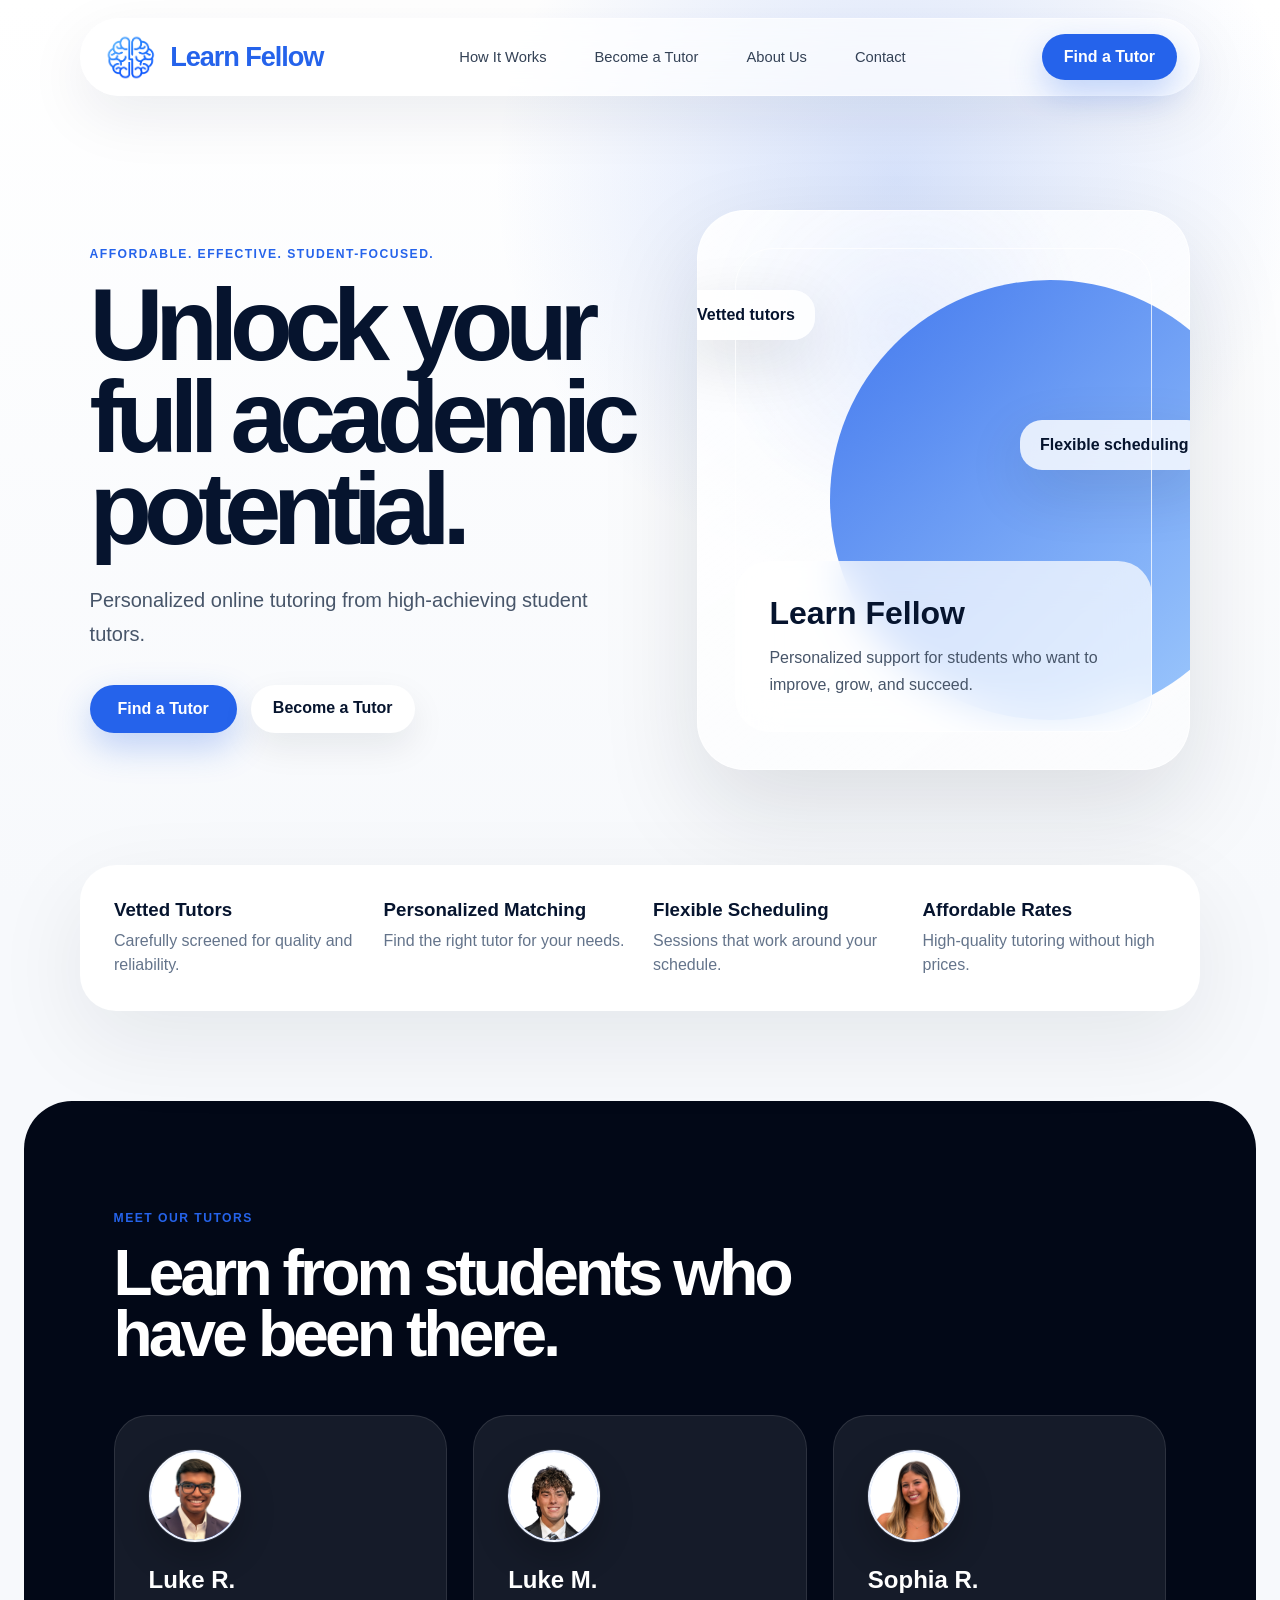
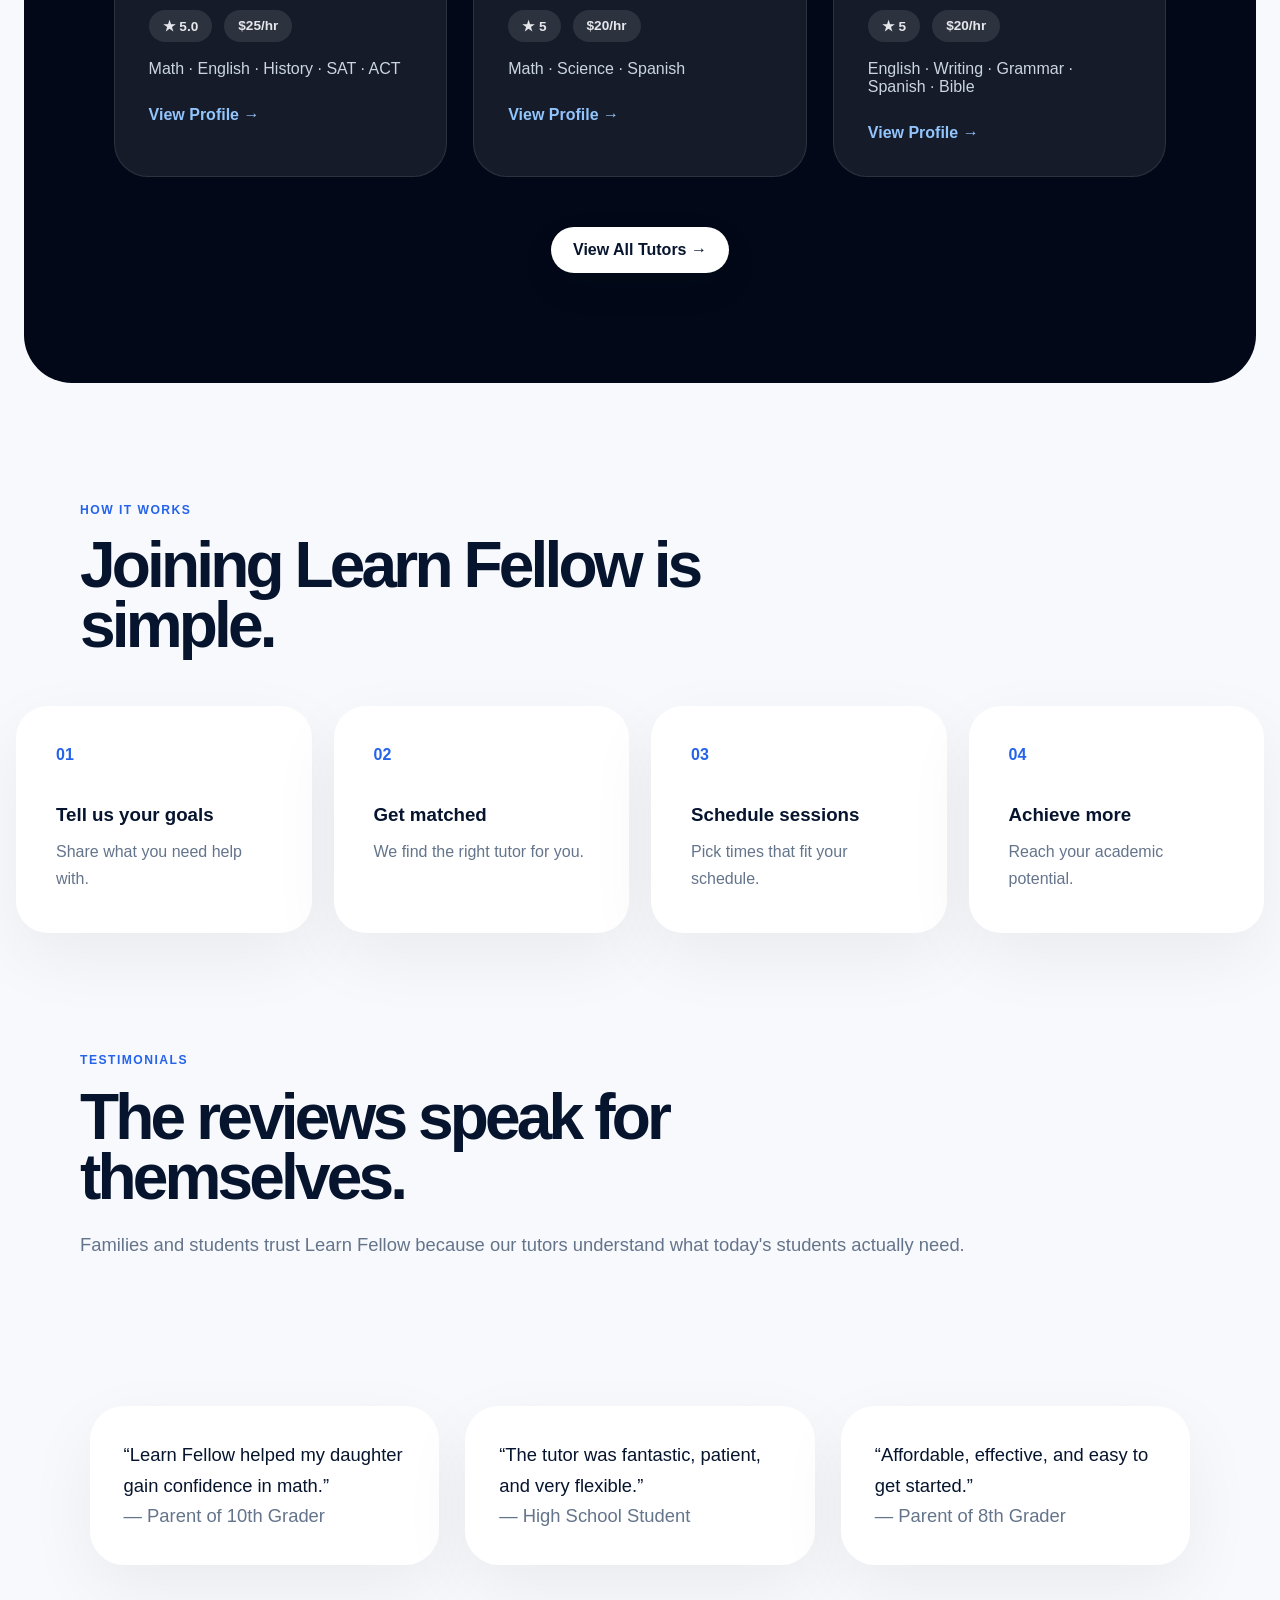
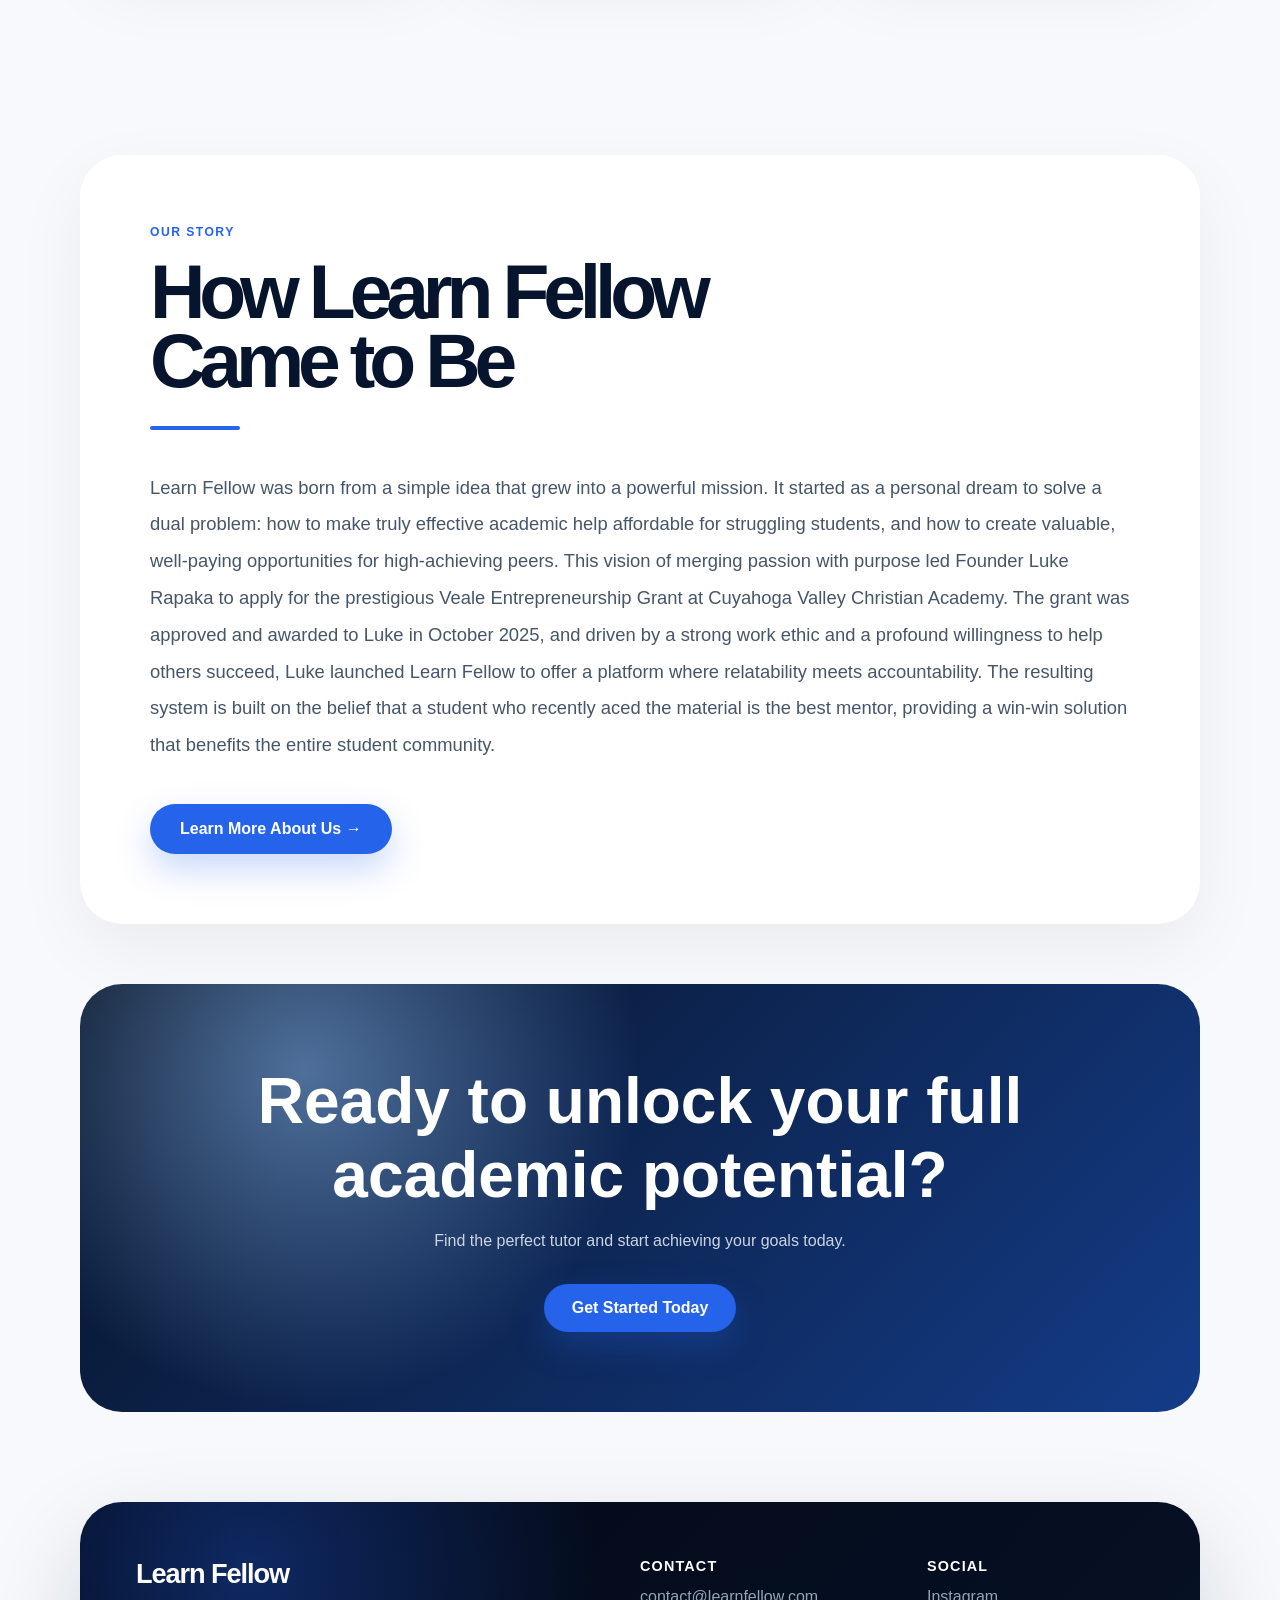
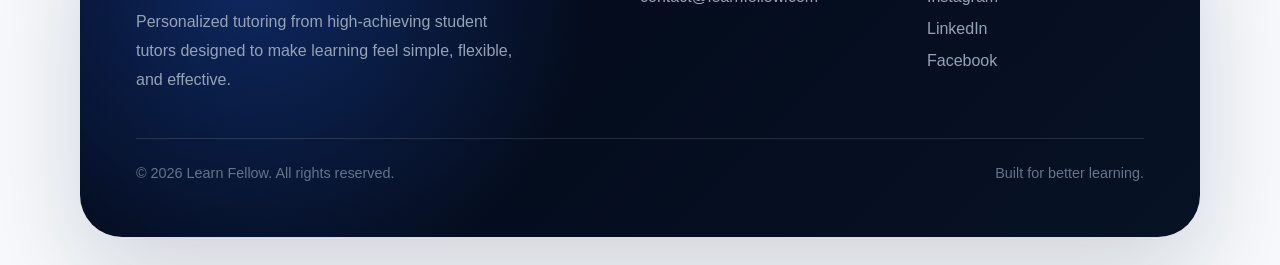
==== index.html @ 0ca684c0 "Initial Learn Fellow website" ====
<!DOCTYPE html>
<html lang="en">

<head>
    <meta charset="UTF-8">
    <meta name="viewport" content="width=device-width, initial-scale=1.0">
    <title>Learn Fellow</title>

    <link rel="stylesheet" href="css/global.css">
    <link rel="stylesheet" href="css/home.css">
    <link rel="icon" href="assets/brain.png">
</head>

<body>

    <header class="nav">
        <a href="index.html" class="logo">
            <img src="assets/brain.png" alt="Learn Fellow Logo">
            <span class="brand-text">Learn Fellow</span>
        </a>

        <nav>
            <a href="#how">How It Works</a>
            <a href="pages/become-tutor.html">Become a Tutor</a>
            <a href="pages/about.html">About Us</a>
            <a href="pages/contact.html">Contact</a>
        </nav>

        <a href="pages/find-tutor.html" class="nav-btn">
            Find a Tutor
        </a>
    </header>

    <section class="hero">

        <div class="hero-text reveal">
            <p class="eyebrow">
                Affordable. Effective. Student-Focused.
            </p>

            <h1>
                Unlock your full academic potential.
            </h1>

            <p class="subtext">
                Personalized online tutoring from high-achieving student tutors.
            </p>

            <div class="hero-buttons">
                <a href="pages/find-tutor.html" class="primary">
                    Find a Tutor
                </a>

                <a href="pages/become-tutor.html" class="secondary">
                    Become a Tutor
                </a>
            </div>
        </div>

        <div class="hero-card reveal">

            <div class="floating-card one">
                Vetted tutors
            </div>

            <div class="floating-card two">
                Flexible scheduling
            </div>

            <div class="glass-panel">
                <h3>Learn Fellow</h3>

                <p>
                    Personalized support for students who want to improve,
                    grow, and succeed.
                </p>
            </div>

        </div>

    </section>

    <section class="trust reveal">

        <div>
            <h3>Vetted Tutors</h3>
            <p>Carefully screened for quality and reliability.</p>
        </div>

        <div>
            <h3>Personalized Matching</h3>
            <p>Find the right tutor for your needs.</p>
        </div>

        <div>
            <h3>Flexible Scheduling</h3>
            <p>Sessions that work around your schedule.</p>
        </div>

        <div>
            <h3>Affordable Rates</h3>
            <p>High-quality tutoring without high prices.</p>
        </div>

    </section>

    <section class="section dark">

        <div class="section-heading reveal">
            <p class="eyebrow">
                Meet our tutors
            </p>

            <h2>
                Learn from students who have been there.
            </h2>
        </div>

        <div class="tutor-grid">

            <div class="tutor-card reveal">
                <div class="avatar">
                    <img src="assets/luke.png" alt="Luke R.">
                </div>

                <h3>Luke R.</h3>

                <div class="tutor-meta">
                    <span>★ 5.0</span>
                    <span>$25/hr</span>
                </div>

                <p>Math · English · History · SAT · ACT</p>

                <a href="pages/find-tutor.html">View Profile →</a>
            </div>

            <div class="tutor-card reveal">
                <div class="avatar">
                    <img src="assets/lukem.png" alt="Luke M.">
                </div>

                <h3>Luke M.</h3>

                <div class="tutor-meta">
                    <span>★ 5</span>
                    <span>$20/hr</span>
                </div>

                <p>Math · Science · Spanish</p>

                <a href="pages/find-tutor.html">View Profile →</a>
            </div>

            <div class="tutor-card reveal">
                <div class="avatar">
                    <img src="assets/sophia.png" alt="Sophia R.">
                </div>

                <h3>Sophia R.</h3>

                <div class="tutor-meta">
                    <span>★ 5</span>
                    <span>$20/hr</span>
                </div>

                <p>English · Writing · Grammar · Spanish · Bible</p>

                <a href="pages/find-tutor.html">View Profile →</a>
            </div>

        </div>

        <div class="view-all reveal">
            <a href="pages/find-tutor.html" class="secondary">
                View All Tutors →
            </a>
        </div>

    </section>

    <section class="how-section reveal" id="how">

        <div class="section-heading">
            <p class="eyebrow">
                How It Works
            </p>

            <h2>
                Joining Learn Fellow is simple.
            </h2>
        </div>

    </section>

    <div class="steps-container">

        <div class="steps">

            <div class="step reveal">
                <span>01</span>
                <h3>Tell us your goals</h3>
                <p>Share what you need help with.</p>
            </div>

            <div class="step reveal">
                <span>02</span>
                <h3>Get matched</h3>
                <p>We find the right tutor for you.</p>
            </div>

            <div class="step reveal">
                <span>03</span>
                <h3>Schedule sessions</h3>
                <p>Pick times that fit your schedule.</p>
            </div>

            <div class="step reveal">
                <span>04</span>
                <h3>Achieve more</h3>
                <p>Reach your academic potential.</p>
            </div>

        </div>

    </div>

    <section class="testimonials-header reveal">

        <p class="eyebrow">
            Testimonials
        </p>

        <h2>
            The reviews speak for themselves.
        </h2>

        <p class="section-subtext">
            Families and students trust Learn Fellow because our tutors understand what today's students actually need.
        </p>

    </section>

    <section class="section testimonials">

        <div class="testimonial reveal">
            “Learn Fellow helped my daughter gain confidence in math.”

            <span>
                — Parent of 10th Grader
            </span>
        </div>

        <div class="testimonial reveal">
            “The tutor was fantastic, patient, and very flexible.”

            <span>
                — High School Student
            </span>
        </div>

        <div class="testimonial reveal">
            “Affordable, effective, and easy to get started.”

            <span>
                — Parent of 8th Grader
            </span>
        </div>

    </section>

    <section class="origin-section reveal">

        <p class="eyebrow">
            OUR STORY
        </p>

        <h2>
            How Learn Fellow<br>
            Came to Be
        </h2>

        <div class="story-line"></div>

        <div class="story-content">

            <p>
                Learn Fellow was born from a simple idea that grew into a powerful mission. It started as a personal
                dream to solve a dual problem: how to make truly effective academic help affordable for struggling
                students, and how to create valuable, well-paying opportunities for high-achieving peers.

                This vision of merging passion with purpose led Founder Luke Rapaka to apply for the prestigious Veale
                Entrepreneurship Grant at Cuyahoga Valley Christian Academy. The grant was approved and awarded to Luke
                in October 2025, and driven by a strong work ethic and a profound willingness to help others succeed,
                Luke launched Learn Fellow to offer a platform where relatability meets accountability.

                The resulting system is built on the belief that a student who recently aced the material is the best
                mentor, providing a win-win solution that benefits the entire student community.
            </p>

        </div>

        <a href="pages/about.html" class="story-button">
            Learn More About Us →
        </a>

    </section>

    <section class="cta reveal">

        <h2>
            Ready to unlock your full academic potential?
        </h2>

        <p>
            Find the perfect tutor and start achieving your goals today.
        </p>

        <a href="pages/find-tutor.html" class="primary">
            Get Started Today
        </a>

    </section>

    <footer class="site-footer">

        <div class="footer-main">

            <div>

                <div class="logo footer-logo">
                    <span class="brand-text">
                        Learn Fellow
                    </span>
                </div>

                <p class="footer-description">
                    Personalized tutoring from high-achieving student tutors designed to make learning feel simple,
                    flexible, and effective.
                </p>

            </div>

            <div class="footer-column">

                <h4>Contact</h4>

                <a href="mailto:contact@learnfellow.com">
                    contact@learnfellow.com
                </a>

            </div>

            <div class="footer-column">

                <h4>Social</h4>

                <a href="https://www.instagram.com/learnfellow/">
                    Instagram
                </a>

                <a href="https://www.linkedin.com/company/learnfellow/">
                    LinkedIn
                </a>

                <a href="https://www.facebook.com/profile.php?id=61583985770342">
                    Facebook
                </a>

            </div>

        </div>

        <div class="footer-bottom">
            <p>
                © 2026 Learn Fellow. All rights reserved.
            </p>

            <p>
                Built for better learning.
            </p>
        </div>

    </footer>

    <script src="js/script.js"></script>

</body>

</html>
---- css/global.css ----
* {
  margin: 0;
  padding: 0;
  box-sizing: border-box;
}

html {
  scroll-behavior: smooth;
}

body {
  font-family: Inter, Arial, sans-serif;
  background: #f7f9fc;
  color: #06142e;
  overflow-x: hidden;
}

a {
  text-decoration: none;
  color: inherit;
}

.nav {
  position: fixed;
  top: 18px;
  left: 50%;
  transform: translateX(-50%);
  width: min(1120px, calc(100% - 32px));
  height: 78px;
  padding: 0 22px;
  border-radius: 999px;
  background: rgba(255,255,255,0.65);
  backdrop-filter: blur(24px);
  border: 1px solid rgba(255,255,255,0.5);
  box-shadow: 0 20px 60px rgba(10,31,68,0.08);
  display: flex;
  align-items: center;
  justify-content: space-between;
  z-index: 100;
}

.logo {
  display: flex;
  align-items: center;
  gap: 10px;
  font-size: 1.7rem;
  font-weight: 800;
  letter-spacing: -0.04em;
}

.logo img {
  height: 50px;
  width: auto;
  display: block;
}

.brand-text {
  color: #2563eb;
}

.nav nav {
  display: flex;
  gap: 48px;
  font-size: 0.92rem;
  color: #334155;
}

.nav nav a:hover {
  color: #2563eb;
}

.nav-btn,
.primary {
  background: #2563eb;
  color: white;
  padding: 14px 22px;
  border-radius: 999px;
  font-weight: 700;
  border: none;
  box-shadow: 0 14px 35px rgba(37,99,235,0.28);
  cursor: pointer;
  display: inline-block;
}

.secondary {
  background: white;
  color: #06142e;
  padding: 14px 22px;
  border-radius: 999px;
  font-weight: 700;
  box-shadow: 0 14px 35px rgba(15,23,42,0.08);
  display: inline-block;
}

.section {
  padding: 110px 7vw;
}

.section-heading {
  max-width: 620px;
  margin-bottom: 50px;
}

.section-heading h2 {
  font-size: clamp(2.2rem, 5vw, 4.5rem);
  line-height: 0.95;
  letter-spacing: -0.06em;
}

.eyebrow {
  color: #2563eb;
  text-transform: uppercase;
  font-size: 0.76rem;
  font-weight: 800;
  letter-spacing: 0.12em;
  margin-bottom: 18px;
}

.subtext {
  margin-top: 28px;
  font-size: 1.25rem;
  line-height: 1.7;
  color: #475569;
  max-width: 560px;
}

.page-hero {
  min-height: 70vh;
  padding: 180px 7vw 80px;
  display: flex;
  flex-direction: column;
  justify-content: center;
}

.page-hero h1 {
  font-size: clamp(3rem, 8vw, 7rem);
  line-height: 0.9;
  letter-spacing: -0.08em;
  max-width: 900px;
}

.site-footer {
  width: min(1120px, calc(100% - 32px));
  margin: 90px auto 28px;
  padding: 56px;
  border-radius: 42px;
  background:
    radial-gradient(circle at 15% 20%, rgba(37,99,235,0.35), transparent 35%),
    linear-gradient(135deg,#020817,#071225);
  color: #cbd5e1;
  box-shadow: 0 40px 100px rgba(15,23,42,0.16);
}

.footer-main {
  display: grid;
  grid-template-columns: 2fr 1fr 1fr;
  gap: 70px;
  padding-bottom: 44px;
  border-bottom: 1px solid rgba(255,255,255,0.12);
}

.footer-description {
  max-width: 390px;
  margin-top: 18px;
  line-height: 1.8;
  color: #94a3b8;
}

.footer-logo .brand-text {
  color: white;
}

.footer-logo img {
  height: 44px;
}

.footer-column {
  display: flex;
  flex-direction: column;
  gap: 14px;
}

.footer-column h4 {
  color: white;
  font-size: .9rem;
  letter-spacing: .08em;
  text-transform: uppercase;
}

.footer-column a {
  color: #94a3b8;
}

.footer-column a:hover {
  color: #93c5fd;
}

.footer-bottom {
  padding-top: 26px;
  display: flex;
  justify-content: space-between;
  color: #64748b;
  font-size: .9rem;
}

.reveal {
  opacity: 0;
  transform: translateY(28px);
  transition: all .8s ease;
}

.reveal.active {
  opacity: 1;
  transform: translateY(0);
}

@media (max-width:900px) {

  .nav nav {
    display: none;
  }

  .hero,
  .trust,
  .steps,
  .testimonials,
  .tutor-grid {
    grid-template-columns: 1fr !important;
  }

  .site-footer {
    padding: 40px 28px;
  }

  .footer-main {
    grid-template-columns: 1fr;
    gap: 34px;
  }

  .footer-bottom {
    flex-direction: column;
  }
}
---- css/home.css ----
.hero {
  min-height: 100vh;
  padding: 160px 7vw 80px;
  display: grid;
  grid-template-columns: 1fr .9fr;
  gap: 60px;
  align-items: center;
  background:
    radial-gradient(circle at 70% 20%, rgba(37, 99, 235, .18), transparent 35%),
    linear-gradient(180deg, #ffffff, #f7f9fc);
}

.hero h1 {
  font-size: clamp(3.5rem, 8vw, 7.5rem);
  line-height: .9;
  letter-spacing: -.08em;
  max-width: 760px;
}

.hero-buttons {
  display: flex;
  gap: 14px;
  margin-top: 34px;
}

.hero-card {
  position: relative;
  height: 560px;
  border-radius: 48px;
  background:
    linear-gradient(145deg, rgba(255, 255, 255, .9), rgba(255, 255, 255, .38)),
    radial-gradient(circle at 40% 20%, rgba(37, 99, 235, .32), transparent 35%);
  box-shadow:
    inset 0 0 0 1px rgba(255, 255, 255, .7),
    0 40px 100px rgba(15, 23, 42, .12);
  overflow: hidden;
}

.hero-card::before {
  content: "";
  position: absolute;
  width: 440px;
  height: 440px;
  border-radius: 50%;
  background: linear-gradient(135deg, #2563eb, #93c5fd);
  top: 70px;
  right: -80px;
  opacity: .85;
}

.hero-card::after {
  content: "";
  position: absolute;
  inset: 38px;
  border-radius: 38px;
  border: 1px solid rgba(255, 255, 255, .75);
}

.glass-panel {
  position: absolute;
  left: 38px;
  bottom: 38px;
  right: 38px;
  padding: 34px;
  border-radius: 34px;
  background: rgba(255, 255, 255, .72);
  backdrop-filter: blur(20px);
}

.glass-panel h3 {
  font-size: 2rem;
  margin-bottom: 12px;
}

.glass-panel p {
  color: #475569;
  line-height: 1.7;
}

.floating-card {
  position: absolute;
  background: rgba(255, 255, 255, .82);
  backdrop-filter: blur(18px);
  padding: 16px 20px;
  border-radius: 22px;
  font-weight: 800;
  box-shadow: 0 20px 60px rgba(15, 23, 42, .12);
}

.one {
  top: 80px;
  left: -20px;
}

.two {
  top: 210px;
  right: -18px;
}

.trust {
  width: min(1120px, calc(100% - 32px));
  margin: -35px auto 90px;
  padding: 34px;
  border-radius: 36px;
  background: white;
  display: grid;
  grid-template-columns: repeat(4, 1fr);
  gap: 26px;
  box-shadow: 0 30px 90px rgba(15, 23, 42, .08);
}

.trust h3 {
  margin-bottom: 8px;
}

.trust p {
  color: #64748b;
  line-height: 1.5;
}

.dark {
  background: #020817;
  color: white;
  border-radius: 48px;
  margin: 0 24px;
}

.tutor-grid {
  display: grid;
  grid-template-columns: repeat(3, 1fr);
  gap: 26px;
}

.tutor-card {
  padding: 34px;
  min-height: 320px;
  border-radius: 34px;
  background: rgba(255, 255, 255, .08);
  border: 1px solid rgba(255, 255, 255, .1);
  transition: .35s;
}

.tutor-card:hover {
  transform: translateY(-10px);
}

.avatar {
  width: 86px;
  height: 86px;
  border-radius: 50%;
  background: linear-gradient(135deg, #dbeafe, #2563eb);
  margin-bottom: 24px;
}

.tutor-card h3 {
  font-size: 1.5rem;
  margin-bottom: 12px;
}

.tutor-card p {
  color: #cbd5e1;
  margin-bottom: 28px;
}

.tutor-card a {
  color: #93c5fd;
  font-weight: 800;
}

.view-all {
  display: flex;
  justify-content: center;
  margin-top: 50px;
}

.steps {
  display: grid;
  grid-template-columns: repeat(4, 1fr);
  gap: 22px;
}

.step {
  padding: 32px;
  border-radius: 30px;
  background: white;
  box-shadow: 0 24px 70px rgba(15, 23, 42, .06);
}

.step span {
  display: block;
  color: #2563eb;
  font-weight: 900;
  margin-bottom: 50px;
}

.step h3 {
  margin-bottom: 12px;
}

.step p {
  color: #64748b;
}

.testimonials {
  display: grid;
  grid-template-columns: repeat(3, 1fr);
  gap: 26px;
}

.testimonial {
  padding: 34px;
  border-radius: 34px;
  background: white;
  font-size: 1.15rem;
  line-height: 1.65;
  box-shadow: 0 24px 70px rgba(15, 23, 42, .06);
}

.testimonial span {
  display: block;
  margin-top: 0px;
  color: #64748b;
}

.cta {
  width: min(1120px, calc(100% - 32px));
  margin: 60px auto;
  padding: 80px 40px;
  text-align: center;
  border-radius: 42px;
  background:
    radial-gradient(circle at 20% 20%, rgba(147, 197, 253, .5), transparent 35%),
    linear-gradient(135deg, #071225, #143c88);
  color: white;
}

.cta h2 {
  font-size: clamp(2rem, 5vw, 4rem);
  max-width: 800px;
  margin: auto;
}

.cta p {
  color: #cbd5e1;
  margin: 20px 0 34px;
}

.origin-section {
  width: min(1120px, calc(100% - 32px));
  margin: 80px auto 60px;
  padding: 70px;
  border-radius: 42px;
  background: white;
  box-shadow: 0 24px 70px rgba(15, 23, 42, 0.06);
}

.origin-section .eyebrow {
  margin-bottom: 18px;
}

.origin-section h2 {
  font-size: clamp(4rem, 6vw, 5.5rem);
  line-height: 0.9;
  letter-spacing: -0.08em;
  margin-bottom: 30px;
}

.story-line {
  width: 90px;
  height: 4px;
  border-radius: 999px;
  background: #2563eb;
  margin-bottom: 40px;
}

.story-content {
  max-width: 1000px;
}

.story-content p {
  font-size: 1.15rem;
  line-height: 2;
  color: #475569;
  margin-bottom: 40px;
}

@media (max-width: 900px) {

  .origin-section {
    padding: 40px 28px;
  }

  .origin-section h2 {
    font-size: 3rem;
  }

}

.story-button {
  display: inline-flex;
  align-items: center;
  gap: 10px;
  padding: 16px 30px;
  border-radius: 999px;
  background: #2563eb;
  color: white;
  font-weight: 700;
  text-decoration: none;
  transition: all 0.3s ease;
  box-shadow: 0 15px 35px rgba(37, 99, 235, 0.25);
}

.story-button:hover {
  transform: translateY(-3px);
  box-shadow: 0 20px 40px rgba(37, 99, 235, 0.35);
}

.testimonials-header {
  width: min(1120px, calc(100% - 32px));
  margin: 120px auto 35px;
}

.testimonials-header h2 {
  font-size: clamp(3rem, 5vw, 5rem);
  line-height: 0.95;
  letter-spacing: -0.06em;
  margin: 20px 0;
  max-width: 700px;
}

.section-subtext {
  max-width: 900px;
  font-size: 1.15rem;
  line-height: 1.8;
  color: #64748b;
}

.how-section {
  width: min(1120px, calc(100% - 32px));
  margin: 120px auto 50px;
}

.section-heading {
  max-width: 700px;
}

.steps-container {
  width: min(1450px, calc(100% - 32px));
  margin: auto;
}

.steps {
  display: grid;
  grid-template-columns: repeat(4, 1fr);
  gap: 22px;
}

.step {
  padding: 40px;
  border-radius: 32px;
  background: white;
  box-shadow: 0 24px 70px rgba(15, 23, 42, 0.06);
}

.step span {
  color: #2563eb;
  font-weight: 800;
  display: block;
  margin-bottom: 40px;
}

.step h3 {
  margin-bottom: 12px;
}

.step p {
  color: #64748b;
  line-height: 1.7;
}

.avatar {
  width: 92px;
  height: 92px;
  border-radius: 50%;
  overflow: hidden;
  margin-bottom: 24px;
  border: 2px solid rgba(255,255,255,0.85);
  box-shadow:
    0 0 0 1px rgba(255,255,255,.08),
    0 15px 35px rgba(0,0,0,.22);
}

.avatar img {
  width: 100%;
  height: 100%;
  object-fit: cover;
  object-position: center top;
  display: block;
}

.tutor-card button.open-modal {
  border: none;
  background: transparent;
  color: #93c5fd;
  font-weight: 800;
  cursor: pointer;
  padding: 0;
  font-size: 1rem;
}



.modal-meta {
    display: flex;
    gap: 12px;
    margin: 20px 0;
}

.modal-meta span {
    padding: 8px 14px;

    border-radius: 999px;

    background: #f1f5f9;

    font-weight: 700;
}

.modal-details {
    display: grid;
    grid-template-columns: 1fr 1fr;

    gap: 24px;

    margin: 30px 0;
}

.modal-details span {
    color: #2563eb;

    font-size: .8rem;

    font-weight: 700;

    text-transform: uppercase;

    letter-spacing: .08em;
}

.modal-actions {
    display: flex;
    gap: 14px;
    flex-wrap: wrap;
}

.modal-actions a {
    text-decoration: none;
}

.primary,
.pay-button {
    padding: 14px 24px;

    border-radius: 999px;

    font-weight: 700;
}

.primary {
    background: #2563eb;
    color: white;
}

.pay-button {
    background: #020817;
    color: white;
}

.modal-overlay {
    position: fixed;
    inset: 0;
    background: rgba(2,8,23,.75);

    display: flex;
    align-items: center;
    justify-content: center;

    opacity: 0;
    visibility: hidden;

    transition: .3s ease;

    z-index: 9999;
}

.modal-overlay.active {
    opacity: 1;
    visibility: visible;
}

.modal-box {
    width: min(700px, calc(100% - 32px));

    background: white;

    padding: 50px;

    border-radius: 36px;

    position: relative;

    box-shadow:
        0 40px 100px rgba(15,23,42,.18);
}

.close-modal {
    position: absolute;
    top: 24px;
    right: 28px;

    border: none;
    background: none;

    font-size: 2rem;

    cursor: pointer;
}

.modal-profile-circle {
    width: 125px;
    height: 125px;

    border-radius: 50%;
    overflow: hidden;

    border: 2px solid rgba(255,255,255,.9);

    box-shadow:
        0 0 0 1px rgba(15,23,42,.08),
        0 20px 45px rgba(15,23,42,.15);

    margin-bottom: 24px;
}

.modal-profile-circle img {
    width: 100%;
    height: 100%;

    object-fit: cover;
    object-position: center top;

    display: block;
}

.modal-subjects {
    color: #64748b;
    margin: 15px 0 20px;
}

.modal-meta {
    display: flex;
    gap: 12px;
    margin: 20px 0;
}

.modal-meta span {
    display: flex;
    align-items: center;
    justify-content: center;

    padding: 8px 14px;

    border-radius: 999px;

    background: #f1f5f9;

    font-weight: 700;
}

.modal-bio {
    color: #475569;
    line-height: 1.8;

    margin: 25px 0;
}

.modal-details {
    display: grid;
    grid-template-columns: 1fr 1fr;

    gap: 24px;

    margin: 30px 0;
}

.modal-details span {
    display: block;

    color: #2563eb;

    text-transform: uppercase;

    font-size: .75rem;

    letter-spacing: .1em;

    font-weight: 700;

    margin-bottom: 10px;
}

.modal-details p {
    color: #334155;
    line-height: 1.7;
}

.modal-actions {
    display: flex;
    gap: 14px;
    margin-top: 35px;
}

.primary {
    padding: 15px 28px;

    border-radius: 999px;

    background: #2563eb;

    color: white;

    text-decoration: none;

    font-weight: 700;
}

.pay-button {
    padding: 15px 28px;

    border-radius: 999px;

    background: #020817;

    color: white;

    text-decoration: none;

    font-weight: 700;
}

.tutor-meta {
    display: flex;
    gap: 12px;
    margin: 16px 0 18px;
}

.tutor-meta span {
    display: flex;
    align-items: center;
    justify-content: center;
    gap: 6px;

    padding: 8px 14px;
    border-radius: 999px;

    background: rgba(255,255,255,.1);
    color: #e5e7eb;

    font-size: .85rem;
    font-weight: 700;
}
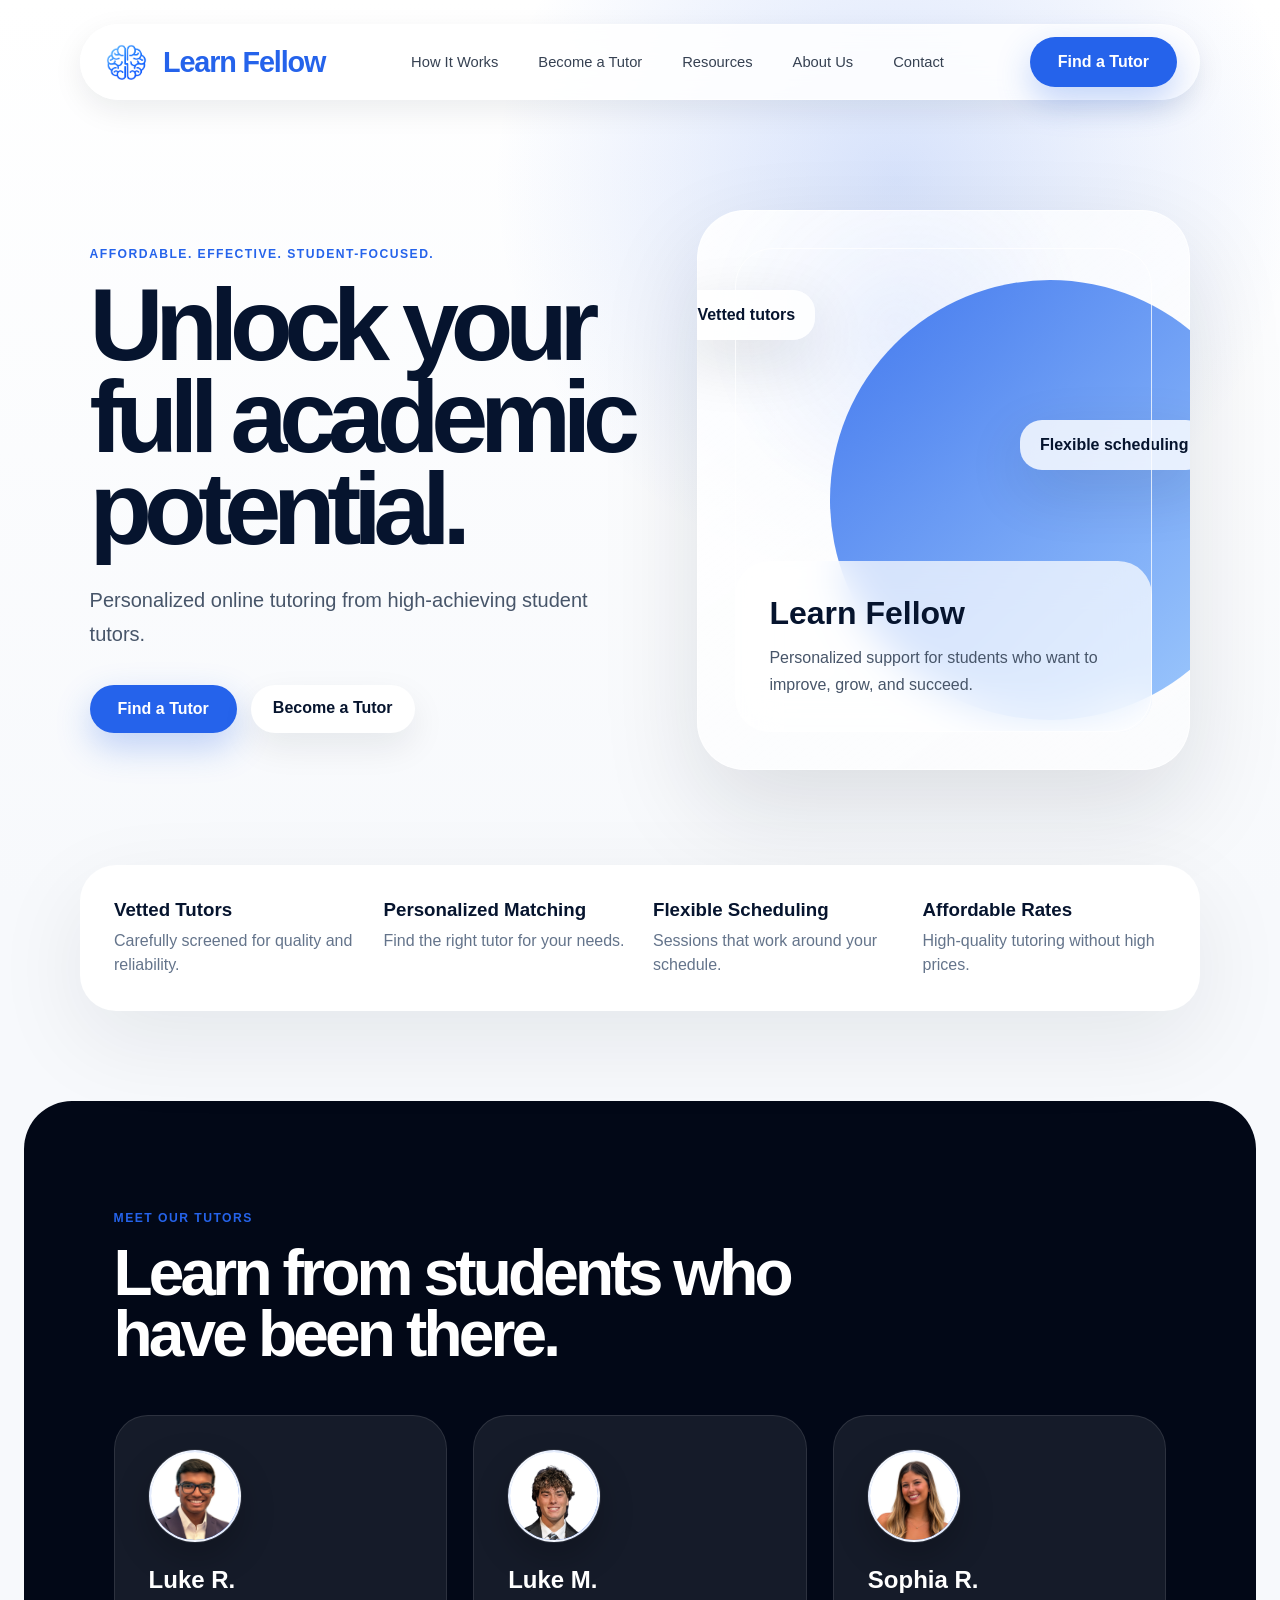
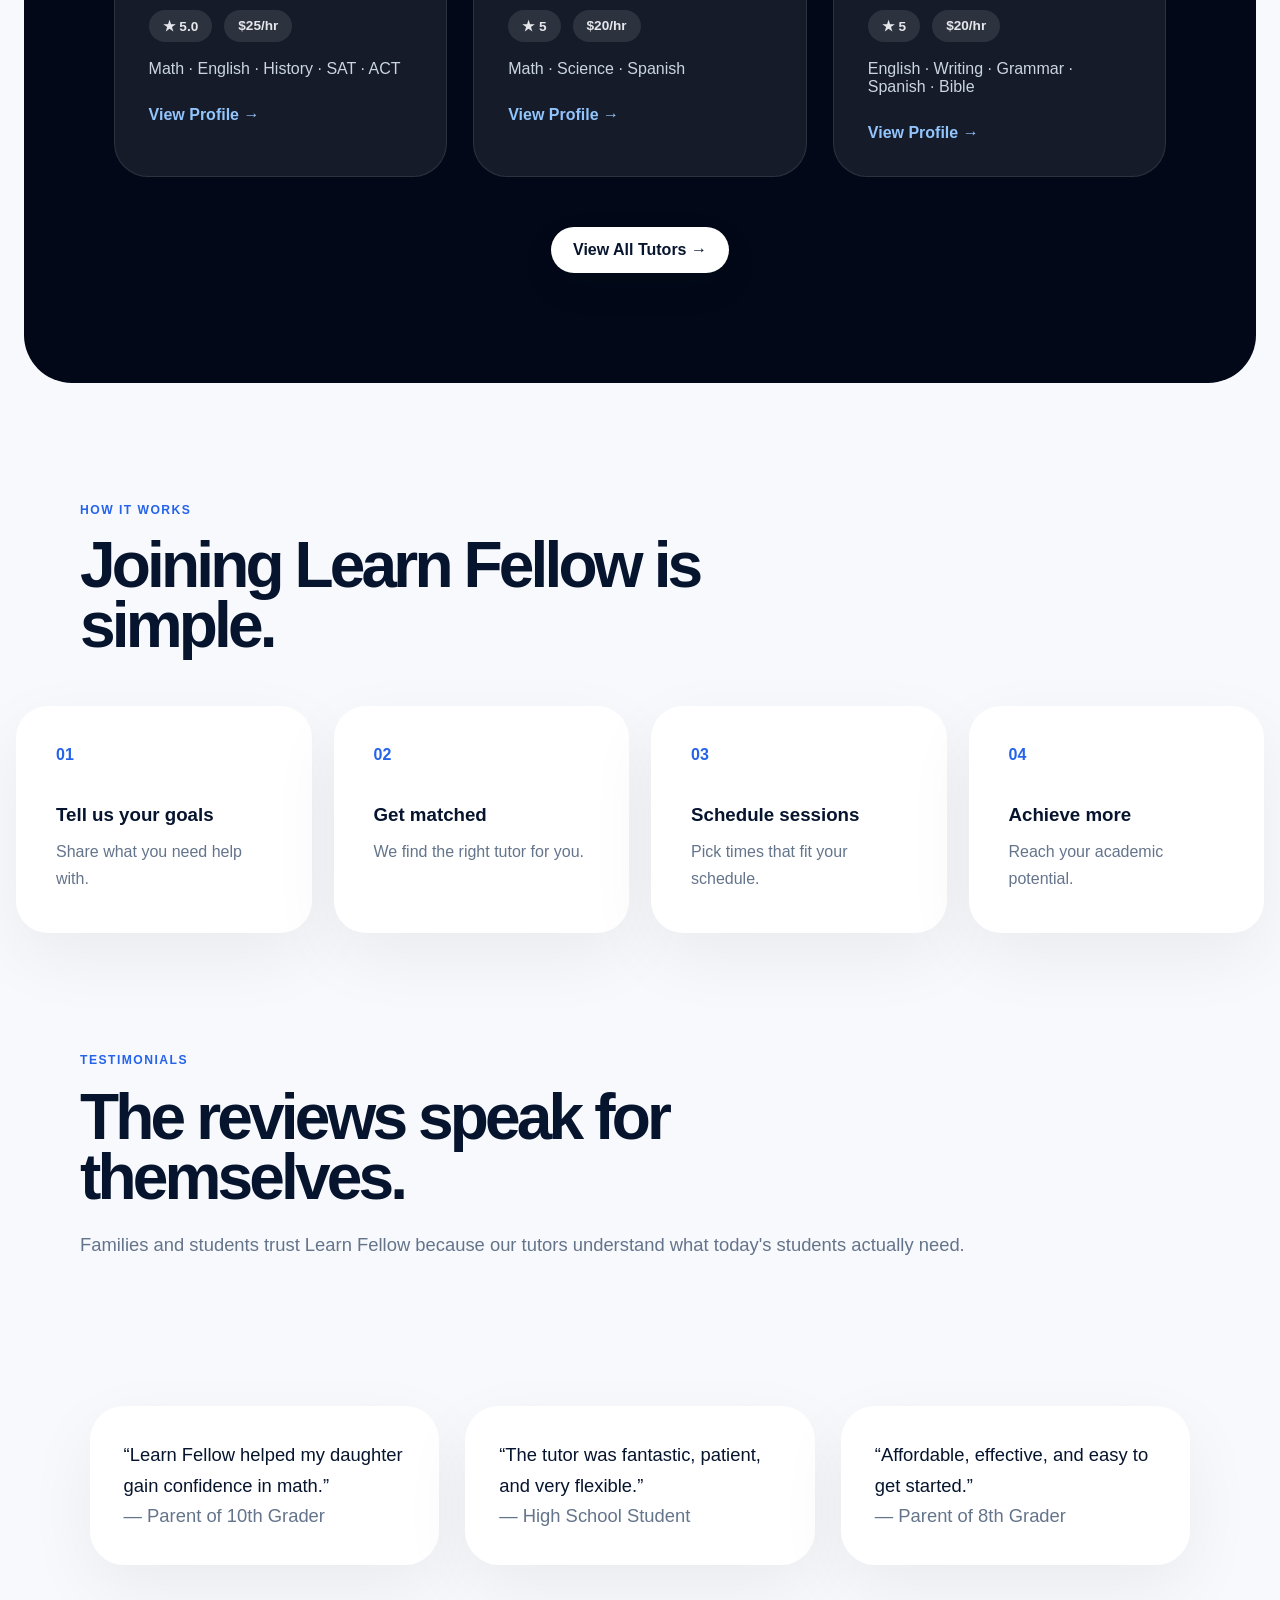
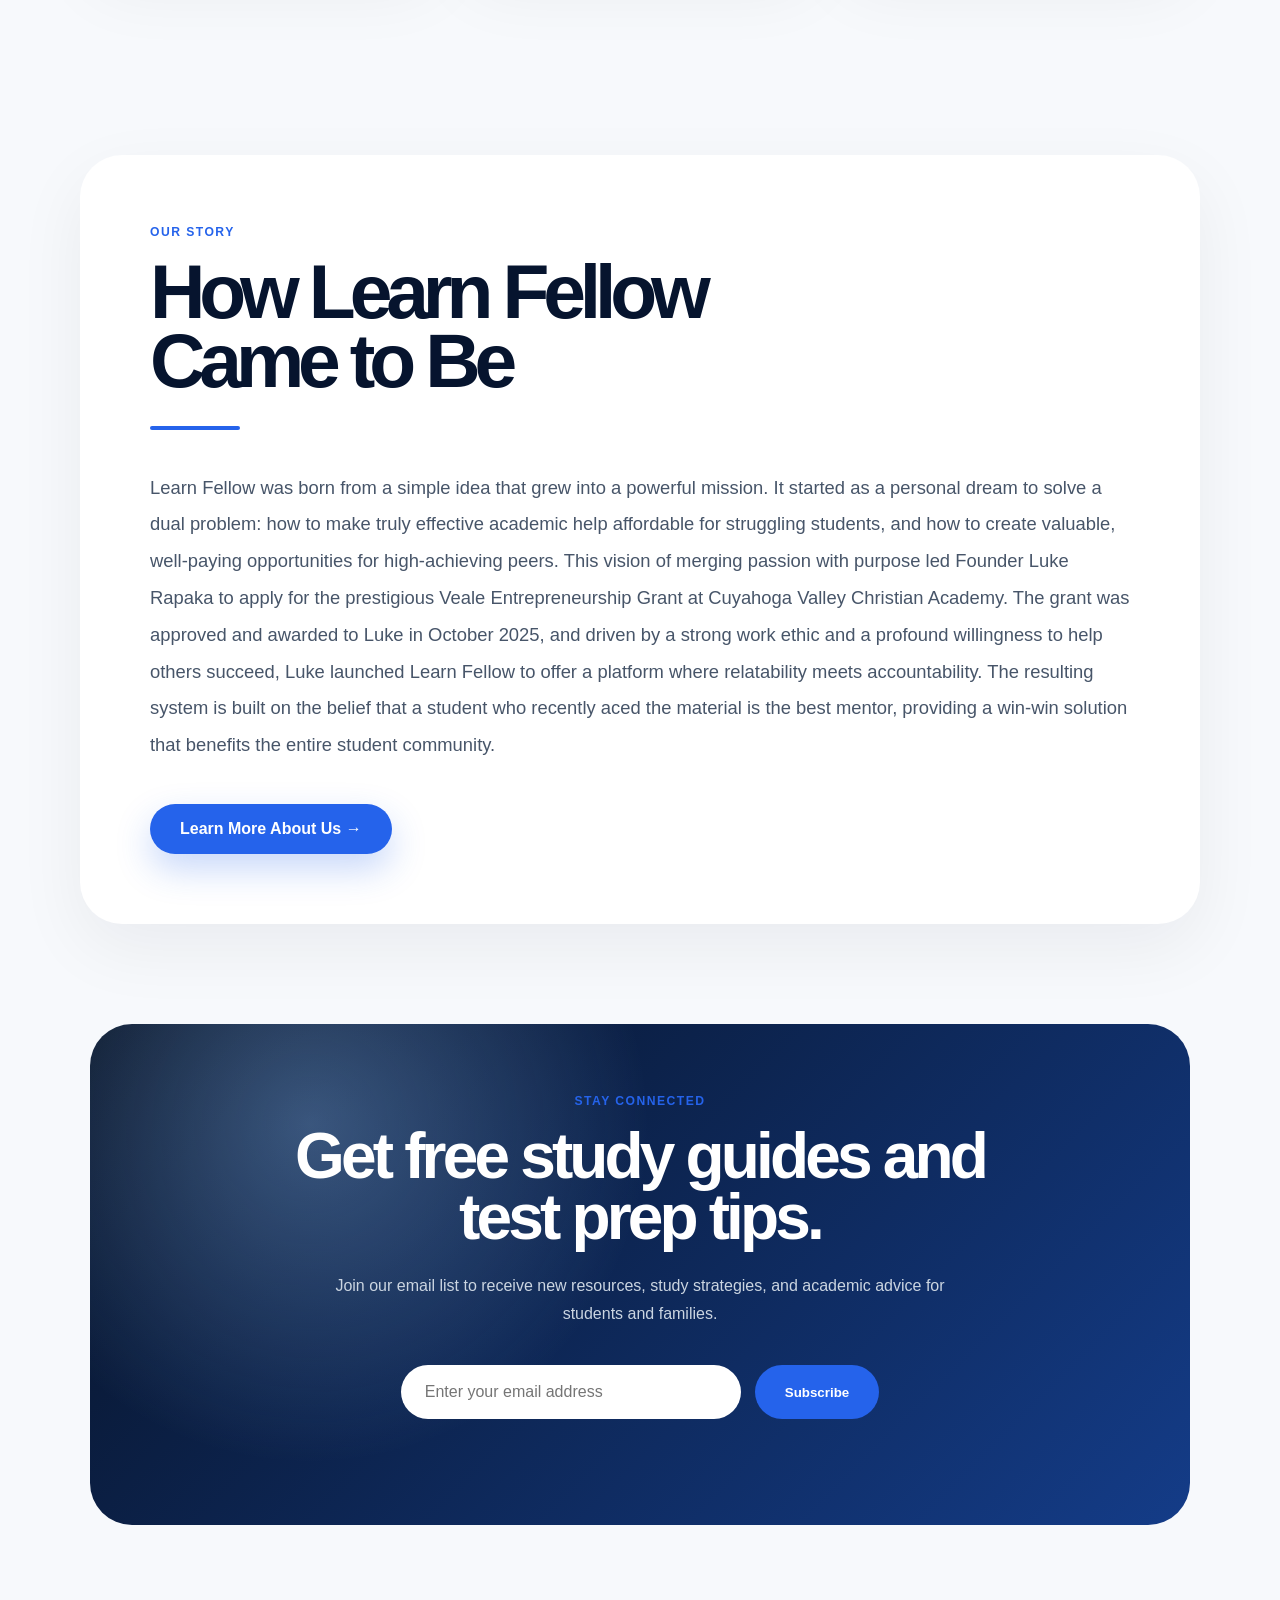
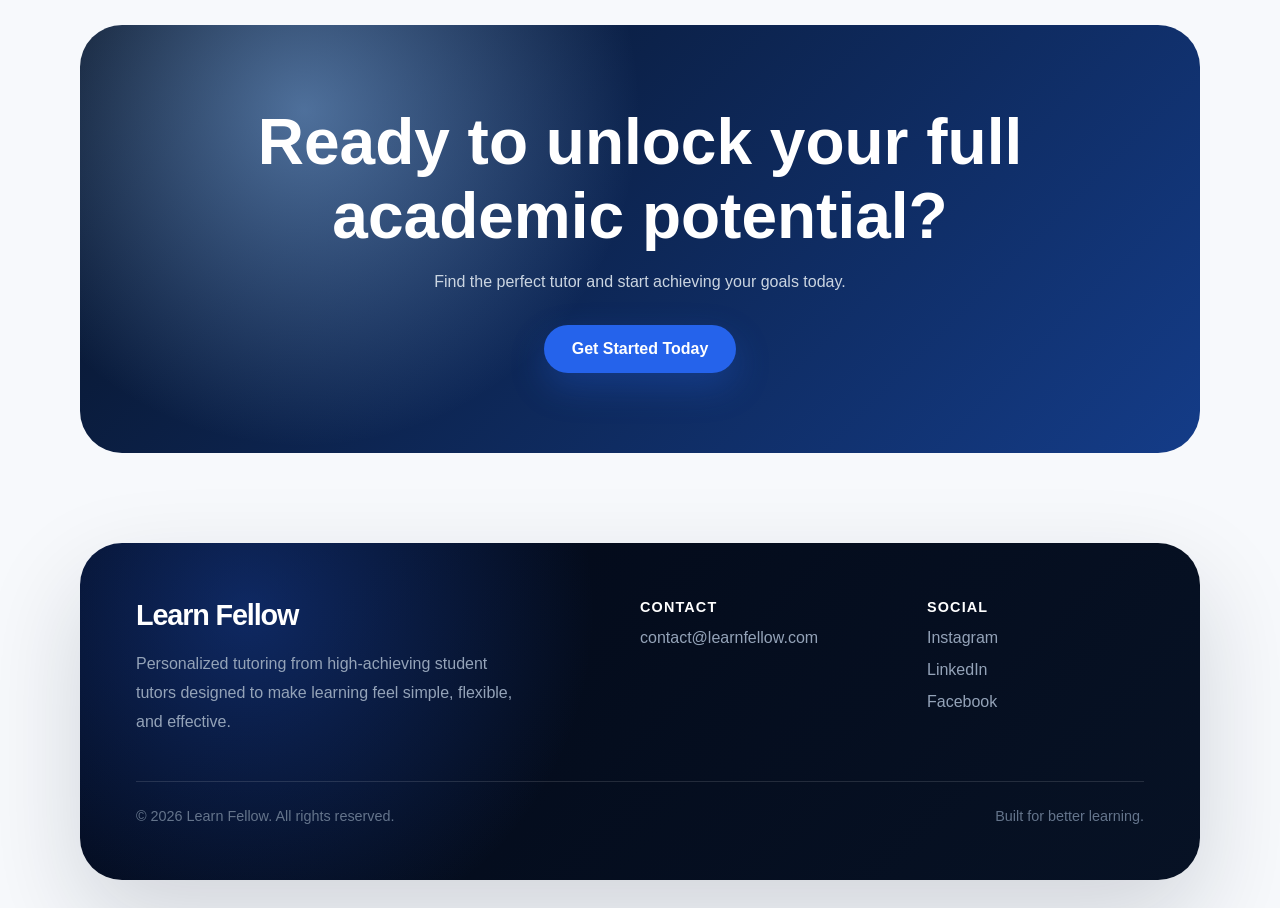
==== commit a4f81cfb: "Committing on Windows 2" ====
--- a/index.html
+++ b/index.html
@@ -19,12 +19,15 @@
             <span class="brand-text">Learn Fellow</span>
         </a>
 
-        <nav>
+        <nav id="mobileNav">
             <a href="#how">How It Works</a>
             <a href="pages/become-tutor.html">Become a Tutor</a>
+            <a href="pages/resources.html">Resources</a>
             <a href="pages/about.html">About Us</a>
             <a href="pages/contact.html">Contact</a>
         </nav>
+
+        <button class="menu-toggle" id="menuToggle">☰</button>
 
         <a href="pages/find-tutor.html" class="nav-btn">
             Find a Tutor
@@ -306,6 +309,29 @@
 
     </section>
 
+    <section class="newsletter reveal">
+        <div class="newsletter-content">
+            <p class="eyebrow">Stay Connected</p>
+
+            <h2>Get free study guides and test prep tips.</h2>
+
+            <p>
+                Join our email list to receive new resources, study strategies,
+                and academic advice for students and families.
+            </p>
+
+            <form class="newsletter-form" id="newsletterForm">
+                <input type="email" id="newsletterEmail" placeholder="Enter your email address" required>
+
+                <button type="submit">
+                    Subscribe
+                </button>
+            </form>
+
+            <p id="newsletterStatus"></p>
+        </div>
+    </section>
+
     <section class="cta reveal">
 
         <h2>
--- a/css/global.css
+++ b/css/global.css
@@ -214,6 +214,10 @@
   transform: translateY(0);
 }
 
+.menu-toggle {
+    display: none;
+}
+
 @media (max-width:900px) {
 
   .nav nav {
@@ -240,4 +244,311 @@
   .footer-bottom {
     flex-direction: column;
   }
+}
+
+@media (max-width: 700px) {
+  .nav {
+    top: 16px;
+    width: calc(100% - 28px);
+    height: 72px;
+    padding: 0 14px;
+    border-radius: 999px;
+  }
+
+  .nav nav {
+    display: none;
+  }
+
+  .logo {
+    gap: 8px;
+    font-size: 1.25rem;
+    letter-spacing: -0.04em;
+  }
+
+  .logo img {
+    height: 42px;
+  }
+
+  .nav-btn {
+    padding: 13px 18px;
+    font-size: 0.9rem;
+    white-space: nowrap;
+  }
+}
+
+@media (max-width: 430px) {
+  .logo {
+    font-size: 1.05rem;
+  }
+
+  .logo img {
+    height: 38px;
+  }
+
+  .nav-btn {
+    padding: 12px 15px;
+    font-size: 0.82rem;
+  }
+}
+
+.logo span,
+.brand-text {
+  white-space: nowrap;
+}
+
+/* ===========================
+   NAVBAR
+=========================== */
+
+.nav {
+    position: fixed;
+    top: 24px;
+    left: 50%;
+    transform: translateX(-50%);
+    width: min(1120px, calc(100% - 32px));
+    height: 76px;
+
+    display: flex;
+    align-items: center;
+    justify-content: space-between;
+
+    padding: 0 22px;
+
+    background: rgba(255,255,255,.85);
+    backdrop-filter: blur(20px);
+
+    border-radius: 999px;
+
+    box-shadow:
+        0 10px 30px rgba(15,23,42,.08);
+
+    z-index: 1000;
+}
+
+.logo {
+    display: flex;
+    align-items: center;
+    gap: 12px;
+
+    text-decoration: none;
+    color: #09142d;
+
+    font-weight: 800;
+    font-size: 1.8rem;
+
+    white-space: nowrap;
+}
+
+.logo img {
+    height: 42px;
+    width: auto;
+    display: block;
+}
+
+.brand-text {
+    white-space: nowrap;
+}
+
+.nav nav {
+    display: flex;
+    gap: 40px;
+}
+
+.nav nav a {
+    text-decoration: none;
+    color: #364152;
+    font-weight: 500;
+    transition: 0.2s;
+}
+
+.nav nav a:hover {
+    color: #2563eb;
+}
+
+.nav-btn {
+    display: flex;
+    align-items: center;
+    justify-content: center;
+
+    padding: 16px 28px;
+
+    background: #2563eb;
+    color: white;
+
+    text-decoration: none;
+    font-weight: 700;
+
+    border-radius: 999px;
+
+    transition: .25s;
+}
+
+.nav-btn:hover {
+    transform: translateY(-2px);
+    box-shadow: 0 12px 24px rgba(37,99,235,.25);
+}
+
+/* Hide hamburger on desktop */
+
+.menu-toggle {
+    display: none;
+}
+
+/* ===========================
+   MOBILE NAV
+=========================== */
+
+@media (max-width: 800px) {
+
+    .nav {
+        height: 72px;
+        padding: 0 16px;
+    }
+
+    .nav nav {
+        display: none;
+
+        position: absolute;
+        top: 82px;
+        left: 0;
+
+        width: 100%;
+
+        flex-direction: column;
+        gap: 18px;
+
+        padding: 28px;
+
+        border-radius: 28px;
+
+        background: rgba(255,255,255,.96);
+        backdrop-filter: blur(20px);
+
+        box-shadow:
+            0 20px 40px rgba(0,0,0,.08);
+    }
+
+    .nav nav.active {
+        display: flex;
+    }
+
+    .menu-toggle {
+        display: block;
+
+        border: none;
+        background: transparent;
+
+        font-size: 1.6rem;
+        cursor: pointer;
+
+        color: #09142d;
+
+        margin-left: auto;
+        margin-right: 10px;
+    }
+
+    .logo {
+        font-size: 1.2rem;
+    }
+
+    .logo img {
+        height: 36px;
+    }
+
+    .nav-btn {
+        padding: 12px 18px;
+        font-size: .9rem;
+    }
+}
+
+.newsletter {
+    width: min(1100px, calc(100% - 32px));
+    margin: 100px auto;
+
+    padding: 70px 60px;
+
+    border-radius: 42px;
+
+    background:
+        radial-gradient(circle at 20% 20%, rgba(147,197,253,.35), transparent 35%),
+        linear-gradient(135deg, #071225, #143c88);
+
+    color: white;
+
+    text-align: center;
+}
+
+.newsletter h2 {
+    font-size: clamp(2.8rem, 5vw, 4.5rem);
+    line-height: .95;
+    letter-spacing: -.06em;
+
+    margin: 16px auto 24px;
+
+    max-width: 700px;
+}
+
+.newsletter p:not(.eyebrow) {
+    color: #cbd5e1;
+    max-width: 650px;
+    margin: 0 auto 36px;
+    line-height: 1.8;
+}
+
+.newsletter-form {
+    display: flex;
+    justify-content: center;
+    gap: 14px;
+    flex-wrap: wrap;
+}
+
+.newsletter-form input {
+    width: 340px;
+
+    padding: 18px 24px;
+
+    border: none;
+    border-radius: 999px;
+
+    font-size: 1rem;
+}
+
+.newsletter-form button {
+    padding: 18px 30px;
+
+    border: none;
+    border-radius: 999px;
+
+    background: #2563eb;
+    color: white;
+
+    font-weight: 800;
+
+    cursor: pointer;
+
+    transition: .25s;
+}
+
+.newsletter-form button:hover {
+    transform: translateY(-2px);
+}
+
+@media (max-width: 700px) {
+    .newsletter {
+        padding: 50px 28px;
+    }
+
+    .newsletter-form input {
+        width: 100%;
+    }
+
+    .newsletter-form button {
+        width: 100%;
+    }
+}
+
+#newsletterStatus {
+    margin-top: 18px;
+    color: #cbd5e1;
+    font-weight: 600;
 }
--- a/css/home.css
+++ b/css/home.css
@@ -668,4 +668,68 @@
 
     font-size: .85rem;
     font-weight: 700;
+}
+
+.menu-toggle {
+    display: none;
+    border: none;
+    background: transparent;
+    color: #0f172a;
+    font-size: 1.6rem;
+    font-weight: 900;
+    cursor: pointer;
+}
+
+@media (max-width: 700px) {
+    .nav {
+        top: 16px;
+        width: calc(100% - 28px);
+        height: 72px;
+        padding: 0 14px;
+        border-radius: 999px;
+        gap: 10px;
+    }
+
+    .logo {
+        gap: 8px;
+        font-size: 1.05rem;
+        letter-spacing: -0.04em;
+        white-space: nowrap;
+        margin-right: auto;
+    }
+
+    .logo img {
+        height: 38px;
+    }
+
+    .nav nav {
+        position: absolute;
+        top: 82px;
+        left: 0;
+        width: 100%;
+        display: none;
+        flex-direction: column;
+        gap: 18px;
+        padding: 24px;
+        border-radius: 28px;
+        background: rgba(255,255,255,.96);
+        backdrop-filter: blur(20px);
+        box-shadow: 0 24px 60px rgba(15,23,42,.12);
+    }
+
+    .nav nav.active {
+        display: flex;
+    }
+
+    .menu-toggle {
+        display: block;
+        order: 2;
+    }
+
+    .nav-btn {
+        order: 3;
+        padding: 12px 15px;
+        font-size: 0.82rem;
+        white-space: nowrap;
+    }
 }
